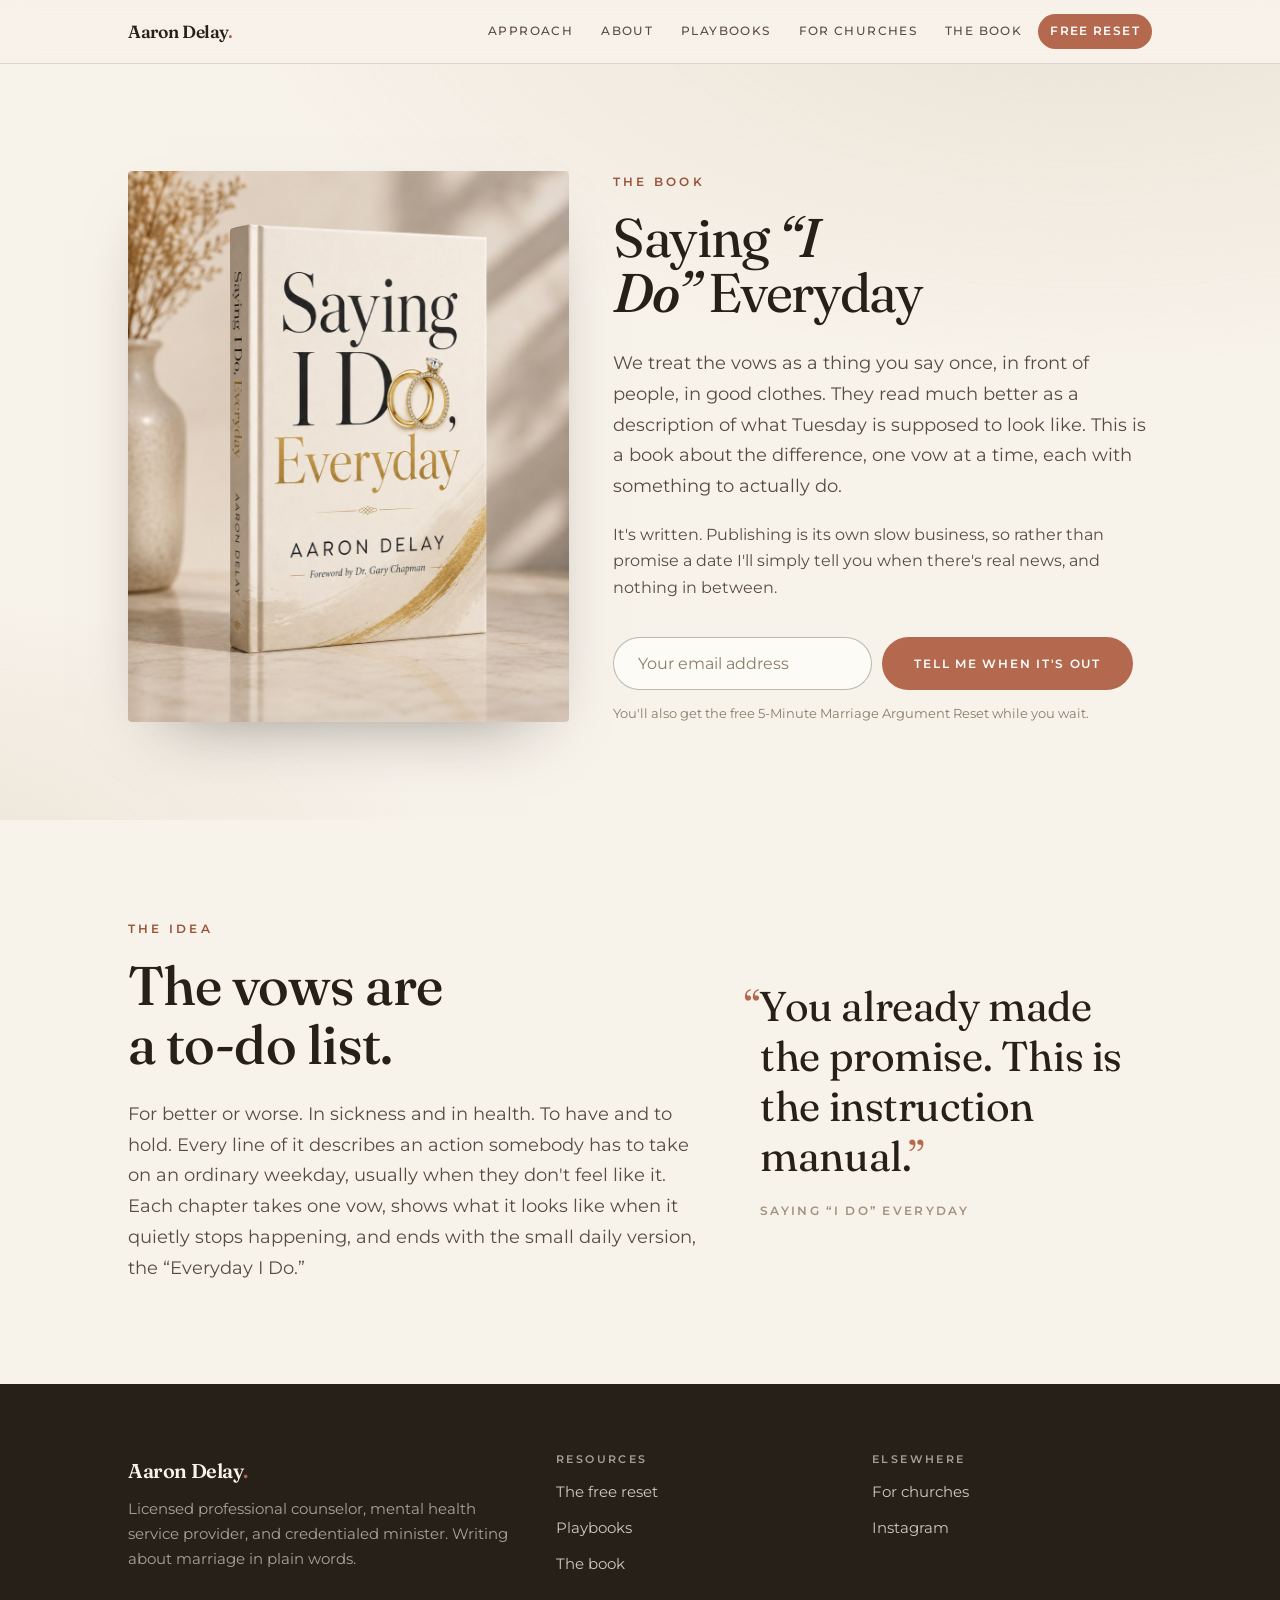
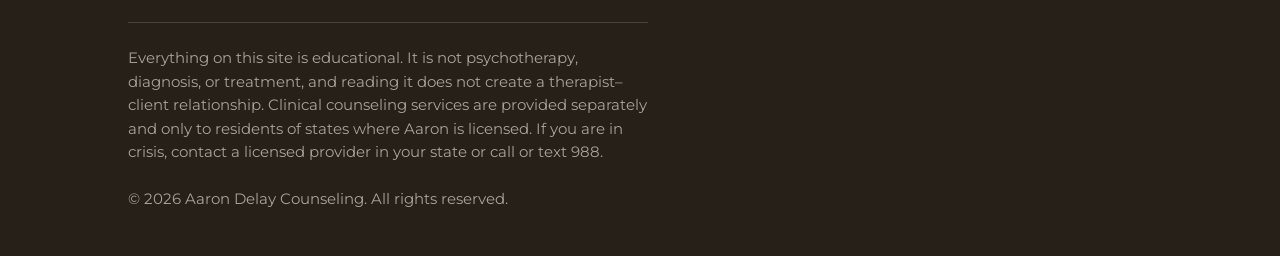
==== book/index.html @ 3c59e112 "Use the real book cover, and give the book section visual weight Replaces the type-set placeholder c" ====
<!DOCTYPE html>
<html lang="en">
<head>
<meta charset="UTF-8">
<meta name="viewport" content="width=device-width, initial-scale=1.0">
<title>Saying “I Do” Everyday · Aaron Delay, LPC-MHSP</title>
<meta name="description" content="A book about the vows as daily actions rather than a ceremony. Foreword by Gary Chapman. Be the first to hear when it's out.">
<meta property="og:title" content="Saying “I Do” Everyday">
<meta property="og:description" content="The vows, treated as daily actions. Foreword by Gary Chapman.">
<meta property="og:type" content="website">
<link rel="canonical" href="https://aarondelaycounseling.com/book/">
<link rel="preconnect" href="https://fonts.googleapis.com">
<link rel="preconnect" href="https://fonts.gstatic.com" crossorigin>
<link href="https://fonts.googleapis.com/css2?family=Fraunces:ital,opsz,wght@0,9..144,400;0,9..144,500;0,9..144,600;1,9..144,400;1,9..144,500&family=Montserrat:wght@300;400;500;600;700&display=swap" rel="stylesheet">
<link rel="stylesheet" href="/assets/css/brand.css">
</head>
<body>

<nav class="nav">
  <div class="nav-in">
    <a class="nav-brand" href="/">Aaron&nbsp;Delay<span>.</span></a>
    <div class="nav-links">
      <a href="/#approach">Approach</a>
      <a href="/#about">About</a>
      <a href="/playbooks/">Playbooks</a>
      <a href="/speaking/">For churches</a>
      <a href="/book/">The book</a>
      <a class="cta" href="/reset/">Free reset</a>
    </div>
  </div>
</nav>

<header class="hero">
  <div class="wrap hero-in">
    <div class="product">
      <figure class="book-shot">
        <img src="/assets/img/book-cover.jpg"
             alt="Saying I Do, Everyday by Aaron Delay, foreword by Dr. Gary Chapman. Hardback cover standing on a marble surface."
             width="960" height="1200" loading="lazy" decoding="async">
      </figure>

      <div>
        <span class="eyebrow">The book</span>
        <h1 style="font-size:clamp(2.1rem,5.4vw,3.4rem);margin-top:16px;max-width:14ch">
          Saying <em>“I Do”</em> Everyday
        </h1>

        <p class="lede mt-m">
          We treat the vows as a thing you say once, in front of people, in good clothes. They read
          much better as a description of what Tuesday is supposed to look like. This is a book about
          the difference, one vow at a time, each with something to actually do.
        </p>

        <p style="color:var(--ink-2);font-size:.98rem;max-width:52ch;margin-top:20px">
          It's written. Publishing is its own slow business, so rather than promise a date I'll simply
          tell you when there's real news, and nothing in between.
        </p>

        <form class="optin mt-m" data-optin>
          <input type="hidden" name="fields[source]" value="book-page">
          <div class="optin-row">
            <input type="email" name="email_address" placeholder="Your email address" aria-label="Email address" autocomplete="email" required>
            <button type="submit">Tell me when it's out</button>
          </div>
          <p class="fineprint">
            You'll also get the free 5-Minute Marriage Argument Reset while you wait.
          </p>
          <div class="form-note" role="status"></div>
        </form>
      </div>
    </div>
  </div>
</header>

<section class="section">
  <div class="wrap">
    <div class="hero-split">
      <div>
        <div class="sec-head" style="margin-bottom:24px">
          <span class="eyebrow">The idea</span>
          <h2>The vows are a to-do list.</h2>
        </div>
        <p class="lede">
          For better or worse. In sickness and in health. To have and to hold. Every line of it
          describes an action somebody has to take on an ordinary weekday, usually when they don't
          feel like it. Each chapter takes one vow, shows what it looks like when it quietly stops
          happening, and ends with the small daily version, the “Everyday I Do.”
        </p>
      </div>
      <div>
        <blockquote class="pullquote"><span class="mk">&ldquo;</span>You already made the promise. This is the instruction manual.<span class="mk">&rdquo;</span></blockquote>
        <div class="attrib">Saying “I Do” Everyday</div>
      </div>
    </div>
  </div>
</section>

<footer class="foot">
  <div class="wrap">
    <div class="foot-grid">
      <div>
        <div class="fmark">Aaron&nbsp;Delay<span>.</span></div>
        <p>Licensed professional counselor, mental health service provider, and credentialed minister. Writing about marriage in plain words.</p>
      </div>
      <div>
        <h4>Resources</h4>
        <ul>
          <li><a href="/reset/">The free reset</a></li>
          <li><a href="/playbooks/">Playbooks</a></li>
          <li><a href="/book/">The book</a></li>
        </ul>
      </div>
      <div>
        <h4>Elsewhere</h4>
        <ul>
          <li><a href="/speaking/">For churches</a></li>
          <li><a data-instagram href="#" rel="noopener">Instagram</a></li>
        </ul>
      </div>
    </div>
    <p class="foot-legal">
      Everything on this site is educational. It is not psychotherapy, diagnosis, or treatment, and reading it
      does not create a therapist–client relationship. Clinical counseling services are provided separately and
      only to residents of states where Aaron is licensed. If you are in crisis, contact a licensed provider in
      your state or call or text 988.<br><br>
      © <span data-year></span> Aaron Delay Counseling. All rights reserved.
    </p>
  </div>
</footer>

<script src="/assets/js/site.js"></script>
</body>
</html>
---- assets/css/brand.css ----
/* ============================================================
   Aaron Delay Counseling — site styles
   Built on the Brand Field Guide v1.0 tokens.
   Display: Fraunces  ·  Text: Montserrat  ·  Accent: Clay
   ============================================================ */

/* ---------- TOKENS (light is the complete palette) ---------- */
:root{
  --ink:#262019;
  --ink-2:#574c40;
  --ink-3:#8a7d6b;
  --bg:#F7F2EA;
  --surface:#FDFBF6;
  --sand:#E7DECF;
  --sand-2:#DBCFB4;
  --clay:#B4694E;
  --clay-deep:#9A5238;
  --stone:#A2937E;
  --line:rgba(38,32,25,.14);
  --line-2:rgba(38,32,25,.30);
  --shadow:0 24px 60px -32px rgba(38,32,25,.40);
  --shadow-sm:0 10px 30px -20px rgba(38,32,25,.55);

  --serif:"Fraunces",Georgia,"Times New Roman",serif;
  --sans:"Montserrat",-apple-system,BlinkMacSystemFont,"Segoe UI",sans-serif;
  --maxw:1080px;
  --narrow:680px;
}

/* ---------- RESET / BASE ---------- */
*{box-sizing:border-box;margin:0;padding:0}
html{scroll-behavior:smooth;scroll-padding-top:88px;-webkit-font-smoothing:antialiased}
body{
  font-family:var(--sans);
  color:var(--ink);
  background:var(--bg);
  line-height:1.68;
  font-weight:400;
  font-size:16px;
}
@media (prefers-reduced-motion:reduce){
  *{animation:none!important;transition:none!important}
  html{scroll-behavior:auto}
}
img{max-width:100%;display:block}
a{color:inherit}
h1,h2,h3,h4{font-family:var(--serif);font-weight:500;line-height:1.08;letter-spacing:-.01em;text-wrap:balance;color:var(--ink)}

/* ---------- TYPE HELPERS ---------- */
.eyebrow{
  font-family:var(--sans);font-weight:600;font-size:.72rem;
  letter-spacing:.28em;text-transform:uppercase;color:var(--clay-deep);
}
.serif{font-family:var(--serif)}
em{font-style:italic}
.wrap{max-width:var(--maxw);margin:0 auto;padding:0 28px}
.wrap-narrow{max-width:var(--narrow);margin:0 auto;padding:0 28px}
.section{padding:100px 0;border-top:1px solid var(--line)}
.section:first-of-type{border-top:0}
.sec-head{max-width:640px;margin-bottom:48px}
.sec-head .eyebrow{display:block;margin-bottom:18px}
.sec-head h2{font-size:clamp(2.1rem,5.2vw,3.4rem)}
.sec-head p{margin-top:20px;color:var(--ink-2);font-size:1.05rem;max-width:56ch}
.lede{color:var(--ink-2);font-size:1.12rem;line-height:1.72;max-width:56ch}

/* ---------- NAV ---------- */
.nav{
  position:sticky;top:0;z-index:60;
  background:rgba(247,242,234,.86);
  backdrop-filter:blur(14px);
  border-bottom:1px solid var(--line);
}
.nav-in{max-width:var(--maxw);margin:0 auto;padding:14px 28px;display:flex;align-items:center;gap:24px}
.nav-brand{font-family:var(--serif);font-weight:600;font-size:1.1rem;letter-spacing:-.02em;white-space:nowrap;text-decoration:none}
.nav-brand span{color:var(--clay)}
.nav-links{display:flex;gap:4px;margin-left:auto;flex-wrap:wrap;align-items:center}
.nav-links a{
  text-decoration:none;font-size:.72rem;letter-spacing:.12em;text-transform:uppercase;font-weight:500;
  color:var(--ink-2);padding:8px 12px;border-radius:100px;transition:color .2s,background .2s;
}
.nav-links a:hover{color:var(--ink);background:var(--sand)}
.nav-links a.cta{background:var(--clay);color:#fff;font-weight:600}
.nav-links a.cta:hover{background:var(--clay-deep);color:#fff}
@media(max-width:760px){
  .nav-links a:not(.cta){display:none}
  .nav-in{padding:12px 20px}
}

/* ---------- BUTTONS ---------- */
.btn{
  font-family:var(--sans);font-weight:600;font-size:.78rem;letter-spacing:.14em;text-transform:uppercase;
  padding:16px 32px;border-radius:100px;text-decoration:none;cursor:pointer;border:1.5px solid transparent;
  transition:background .2s,color .2s,border-color .2s;display:inline-block;text-align:center;
}
.btn-primary{background:var(--clay);color:#fff;border-color:var(--clay)}
.btn-primary:hover{background:var(--clay-deep);border-color:var(--clay-deep)}
.btn-ghost{background:transparent;color:var(--ink);border-color:var(--ink)}
.btn-ghost:hover{background:var(--ink);color:var(--bg)}
.btn-text{background:transparent;color:var(--clay-deep);border:0;padding:14px 4px;font-weight:600;
  font-size:.78rem;letter-spacing:.14em;text-transform:uppercase;text-decoration:none}
.btn-text::after{content:" →"}
.btns{display:flex;gap:14px;flex-wrap:wrap;align-items:center}

/* ---------- OPT-IN FORM ---------- */
.optin{max-width:520px}
.optin-row{display:flex;gap:10px;flex-wrap:wrap}
.optin input[type=email],.optin input[type=text]{
  flex:1;min-width:220px;border:1px solid var(--line-2);background:var(--surface);
  border-radius:100px;padding:16px 24px;font-family:var(--sans);font-size:1rem;color:var(--ink);outline:none;
  transition:border-color .2s;
}
.optin input::placeholder{color:var(--ink-3)}
.optin input:focus{border-color:var(--clay)}
.optin button{
  border:0;background:var(--clay);color:#fff;border-radius:100px;padding:16px 32px;cursor:pointer;
  font-family:var(--sans);font-weight:600;font-size:.78rem;letter-spacing:.14em;text-transform:uppercase;
  transition:background .2s;
}
.optin button:hover{background:var(--clay-deep)}
.optin .fineprint{margin-top:14px;font-size:.8rem;color:var(--ink-3);line-height:1.55}
.form-note{
  display:none;margin-top:16px;padding:14px 20px;border-radius:6px;
  background:var(--sand);border:1px solid var(--line);font-size:.9rem;color:var(--ink-2);
}
.form-note.show{display:block}

/* ---------- HERO ---------- */
.hero{position:relative;padding:104px 0 96px;overflow:hidden}
.hero::before{
  content:"";position:absolute;inset:0;z-index:0;
  background:
    radial-gradient(120% 90% at 85% -10%,var(--sand) 0%,transparent 55%),
    radial-gradient(90% 80% at -10% 110%,var(--sand) 0%,transparent 50%);
  opacity:.75;
}
.hero-in{position:relative;z-index:1}
.hero .kicker{display:inline-block;padding:9px 18px;background:var(--sand);border-radius:100px;margin-bottom:30px}
.hero h1{font-size:clamp(2.6rem,7.4vw,5.2rem);line-height:1;font-weight:400;letter-spacing:-.025em;max-width:17ch}
.hero h1 em{font-style:italic;font-weight:500}
.hero .lede{margin-top:28px}
.hero .optin{margin-top:36px}
.hero-split{display:grid;grid-template-columns:1.25fr .85fr;gap:56px;align-items:center}
@media(max-width:900px){.hero-split{grid-template-columns:1fr;gap:40px}}

/* ---------- CARDS / GRID ---------- */
.card{background:var(--surface);border:1px solid var(--line);border-radius:4px;padding:32px;box-shadow:var(--shadow-sm)}
.grid{display:grid;gap:22px}
.g2{grid-template-columns:repeat(2,1fr)}
.g3{grid-template-columns:repeat(3,1fr)}
@media(max-width:860px){.g2,.g3{grid-template-columns:1fr}}

/* ---------- CREDENTIAL STRIP ---------- */
.creds{display:flex;gap:36px;flex-wrap:wrap;padding-top:28px;margin-top:44px;border-top:1px solid var(--line)}
.creds div{min-width:130px}
.creds dt{font-size:.66rem;letter-spacing:.22em;text-transform:uppercase;color:var(--stone);font-weight:600;margin-bottom:6px}
.creds dd{font-family:var(--serif);font-size:1.02rem;color:var(--ink);line-height:1.35}

/* ---------- SAND PANEL / PULL QUOTE ---------- */
.panel{background:var(--sand);border-radius:4px;padding:40px 44px}
.panel .eyebrow{display:block;margin-bottom:12px}
.panel h3{font-family:var(--serif);font-style:italic;font-weight:500;font-size:1.7rem;margin-bottom:14px}
.panel p{color:var(--ink-2);max-width:56ch}
.pullquote{font-family:var(--serif);font-weight:400;font-size:clamp(1.6rem,4vw,2.6rem);line-height:1.2;letter-spacing:-.01em;max-width:22ch;/* hang the opening mark so line one aligns with the lines beneath it */text-indent:-.4em}
.pullquote .mk{color:var(--clay)}
.attrib{margin-top:20px;font-size:.72rem;letter-spacing:.2em;text-transform:uppercase;color:var(--stone);font-weight:600}

/* ---------- NUMBERED LIST ---------- */
.steps{list-style:none;counter-reset:step;margin-top:6px}
.steps li{counter-increment:step;padding:18px 0 18px 56px;position:relative;border-bottom:1px solid var(--line);color:var(--ink-2)}
.steps li:last-child{border-bottom:0}
.steps li::before{
  content:counter(step);position:absolute;left:0;top:14px;width:34px;height:34px;border-radius:50%;
  border:1.5px solid var(--clay);color:var(--clay-deep);font-family:var(--serif);display:grid;place-items:center;font-size:1rem;
}
.steps li b{color:var(--ink);font-weight:600;display:block;font-family:var(--serif);font-size:1.08rem;margin-bottom:2px}

/* ---------- PRODUCT ---------- */
.product{display:grid;grid-template-columns:.9fr 1.1fr;gap:44px;align-items:center}
@media(max-width:860px){.product{grid-template-columns:1fr;gap:30px}}
.product-visual{
  background:linear-gradient(150deg,var(--sand),var(--sand-2));
  border:1px solid var(--line);border-radius:4px;
  aspect-ratio:3/4;display:grid;place-items:center;padding:40px;text-align:center;box-shadow:var(--shadow);
}
.product-visual .pv-eyebrow{font-size:.62rem;letter-spacing:.3em;text-transform:uppercase;color:var(--stone);font-weight:600;margin-bottom:18px}
.product-visual .pv-title{font-family:var(--serif);font-size:clamp(1.5rem,3.4vw,2.1rem);line-height:1.12;font-weight:500}
.product-visual .pv-title em{font-style:italic;color:var(--clay-deep)}
.product-visual .pv-foot{margin-top:22px;font-size:.64rem;letter-spacing:.26em;text-transform:uppercase;color:var(--stone);font-weight:600}
.price{font-family:var(--serif);font-size:2.4rem;color:var(--ink);line-height:1;margin:6px 0 18px}
.price small{font-size:.85rem;font-family:var(--sans);color:var(--ink-3);letter-spacing:.1em;text-transform:uppercase;margin-left:8px}
.ticks{list-style:none;margin:20px 0 28px}
.ticks li{position:relative;padding-left:28px;margin-bottom:11px;color:var(--ink-2);font-size:.97rem}
.ticks li::before{content:"";position:absolute;left:0;top:.62em;width:9px;height:9px;border-radius:50%;background:var(--clay)}

/* ---------- FAQ ---------- */
.faq details{border-bottom:1px solid var(--line);padding:20px 0}
.faq summary{cursor:pointer;font-family:var(--serif);font-size:1.14rem;font-weight:500;list-style:none;display:flex;justify-content:space-between;gap:20px;align-items:center}
.faq summary::-webkit-details-marker{display:none}
.faq summary::after{content:"+";color:var(--clay);font-size:1.5rem;line-height:1;flex-shrink:0}
.faq details[open] summary::after{content:"–"}
.faq p{margin-top:14px;color:var(--ink-2);font-size:.98rem;max-width:64ch}

/* ---------- BARE LANDING (no nav, no exits) ---------- */
.bare{min-height:100vh;display:flex;flex-direction:column;justify-content:center;padding:56px 0 40px;position:relative;overflow:hidden}
.bare::before{
  content:"";position:absolute;inset:0;z-index:0;
  background:
    radial-gradient(110% 80% at 88% -8%,var(--sand) 0%,transparent 56%),
    radial-gradient(90% 70% at -8% 108%,var(--sand) 0%,transparent 52%);
  opacity:.8;
}
.bare-in{position:relative;z-index:1}
.bare .brandline{font-family:var(--serif);font-weight:600;font-size:1.05rem;letter-spacing:-.02em;margin-bottom:40px;color:var(--ink)}
.bare .brandline span{color:var(--clay)}

/* ---------- FOOTER ---------- */
.foot{background:var(--ink);color:var(--bg);padding:70px 0 44px}
.foot a{color:var(--bg)}
.foot .fmark{font-family:var(--serif);font-weight:600;font-size:1.25rem;letter-spacing:-.02em;margin-bottom:10px}
.foot .fmark span{color:var(--clay)}
.foot p{color:rgba(247,242,234,.62);font-size:.92rem;max-width:52ch}
.foot-grid{display:grid;grid-template-columns:1.4fr 1fr 1fr;gap:36px;margin-bottom:44px}
@media(max-width:760px){.foot-grid{grid-template-columns:1fr;gap:28px}}
.foot h4{color:var(--bg);font-family:var(--sans);font-size:.68rem;letter-spacing:.22em;text-transform:uppercase;font-weight:600;margin-bottom:14px;opacity:.6}
.foot ul{list-style:none;display:flex;flex-direction:column;gap:9px}
.foot ul a{text-decoration:none;font-size:.93rem;color:rgba(247,242,234,.8);transition:color .2s}
.foot ul a:hover{color:var(--clay)}
.foot-legal{border-top:1px solid rgba(247,242,234,.16);padding-top:24px;font-size:.78rem;color:rgba(247,242,234,.45);line-height:1.6;max-width:76ch}
.foot-legal a{color:rgba(247,242,234,.7)}

/* ---------- PORTRAIT / ABOUT ---------- */
.portrait{
  position:relative;border-radius:4px;overflow:hidden;border:1px solid var(--line);
  box-shadow:var(--shadow);background:var(--sand);
}
.portrait img{width:100%;height:100%;object-fit:cover;display:block}
.portrait-caption{
  margin-top:14px;font-size:.78rem;color:var(--stone);letter-spacing:.02em;line-height:1.5;font-style:italic;
  font-family:var(--serif);
}
.about{display:grid;grid-template-columns:.85fr 1.15fr;gap:56px;align-items:center}
@media(max-width:860px){.about{grid-template-columns:1fr;gap:36px}}
.signoff{
  font-family:var(--serif);font-style:italic;font-size:1.35rem;color:var(--ink);margin-top:26px;
}

/* ---------- MISC ---------- */
.center{text-align:center}
.mt-s{margin-top:16px}.mt-m{margin-top:28px}.mt-l{margin-top:44px}
.disclaimer{font-size:.82rem;color:var(--ink-3);line-height:1.6;max-width:70ch}

/* ============================================================
   CRO PASS — August 2026
   Bridge line, product merchandising, compacted church block.
   Mobile is the primary target here: roughly half of traffic
   arrives from Instagram on a phone.
   ============================================================ */

/* ---------- BRIDGE ---------- */
/* The "kitchen at ten at night" line, lifted out of the approach
   section so the best sentence on the page sits near the top. */
.bridge{background:var(--sand);border-top:1px solid var(--line);border-bottom:1px solid var(--line)}
.bridge p{
  font-family:var(--serif);font-weight:400;
  font-size:clamp(1.35rem,3.6vw,2.15rem);line-height:1.28;letter-spacing:-.015em;
  color:var(--ink);max-width:26ch;margin:0 auto;text-align:center;
  padding:clamp(38px,7vw,64px) 0;text-wrap:balance;
}
.bridge p em{font-style:italic;color:var(--clay-deep)}

/* ---------- CREDENTIAL STRIP ---------- */
/* The author credit carries the Gary Chapman signal, so it gets
   room to breathe rather than being squeezed into a 130px column. */
.creds .cred-wide{flex:1 1 320px;min-width:260px}
.creds .cred-wide dd em{font-style:italic}
.creds .cred-wide dd strong{font-weight:600}

/* ---------- PAID PRODUCT CARD ---------- */
/* Distinguished from the free card so the ladder reads at a glance,
   without out-shouting the free opt-in, which is still the primary goal. */
.card-paid{background:var(--sand);border-color:var(--line-2)}
.card-paid .ticks li{color:var(--ink-2)}
.card-paid .ticks li::before{background:var(--clay-deep)}
.learn-label{
  margin-top:22px;font-size:.68rem;letter-spacing:.2em;text-transform:uppercase;
  font-weight:600;color:var(--clay-deep);
}
.card-paid .ticks{margin-top:12px;margin-bottom:20px}
.spec{
  font-size:.78rem;line-height:1.6;color:var(--ink-3);
  padding-top:16px;margin-bottom:22px;border-top:1px solid var(--line);
}

/* ---------- COMPACTED CHURCH BLOCK ---------- */
.section-tight{padding-top:0}
.churches-bar{
  display:flex;gap:28px;align-items:center;justify-content:space-between;flex-wrap:wrap;
  background:var(--surface);border:1px solid var(--line);border-radius:4px;
  padding:30px 34px;
}
.churches-bar > div{flex:1 1 420px;min-width:0}
.churches-h{
  font-family:var(--serif);font-weight:500;font-size:clamp(1.3rem,2.6vw,1.75rem);
  line-height:1.2;letter-spacing:-.01em;margin:10px 0 8px;
}
.churches-bar p{color:var(--ink-2);font-size:.94rem;max-width:56ch;margin:0}
.churches-bar .btn{flex-shrink:0}

/* ---------- MOBILE ---------- */
@media(max-width:640px){
  /* The credential strip becomes a stacked list rather than a cramped row. */
  .creds{gap:20px 28px;margin-top:34px;padding-top:22px}
  .creds div{min-width:calc(50% - 14px)}
  .creds .cred-wide{flex:1 1 100%;min-width:100%}

  /* Cards lose the generous desktop padding, which eats the screen. */
  .card{padding:26px 22px}
  .card-paid .ticks li{font-size:.94rem;margin-bottom:9px}

  .churches-bar{padding:26px 22px;gap:20px}
  .churches-bar .btn{width:100%;text-align:center}
}

/* ---------- MOBILE HERO ---------- */
/* 104px of top padding is a desktop luxury. On a phone it pushes the
   headline and the opt-in below the fold, which is the one thing this
   page exists to avoid. */
@media(max-width:640px){
  .hero{padding:40px 0 56px}
  .hero .lede{margin-top:20px;font-size:1.02rem}
  .hero .optin{margin-top:26px}
  .hero-split{gap:32px}
  .kicker{font-size:.6rem;letter-spacing:.18em}
  .bridge p{padding:34px 0}
}

/* ---------- BOOK COVER SHOT ---------- */
/* The mockup carries its own background and shadow, so it wants a clean
   frame rather than a card around it. */
.book-shot{margin:0}
.book-shot img{
  display:block;width:100%;height:auto;border-radius:4px;
  box-shadow:0 30px 70px -40px rgba(38,32,25,.55);
}

.book-split{display:grid;grid-template-columns:.85fr 1.15fr;gap:56px;align-items:center}
.book-h{font-family:var(--serif);font-weight:500;font-size:clamp(2rem,5vw,3.2rem);line-height:1.08;letter-spacing:-.02em;margin-top:18px}
.book-fw{
  margin-top:18px;padding-top:16px;border-top:1px solid var(--line);
  font-size:.97rem;color:var(--ink-2);
}
.book-fw strong{color:var(--ink);font-weight:600}
.book-fw em{font-style:italic}

@media(max-width:860px){
  .book-split{grid-template-columns:1fr;gap:34px}
  /* The cover would otherwise eat a whole phone screen before the copy. */
  .book-shot{max-width:280px;margin:0 auto}
}
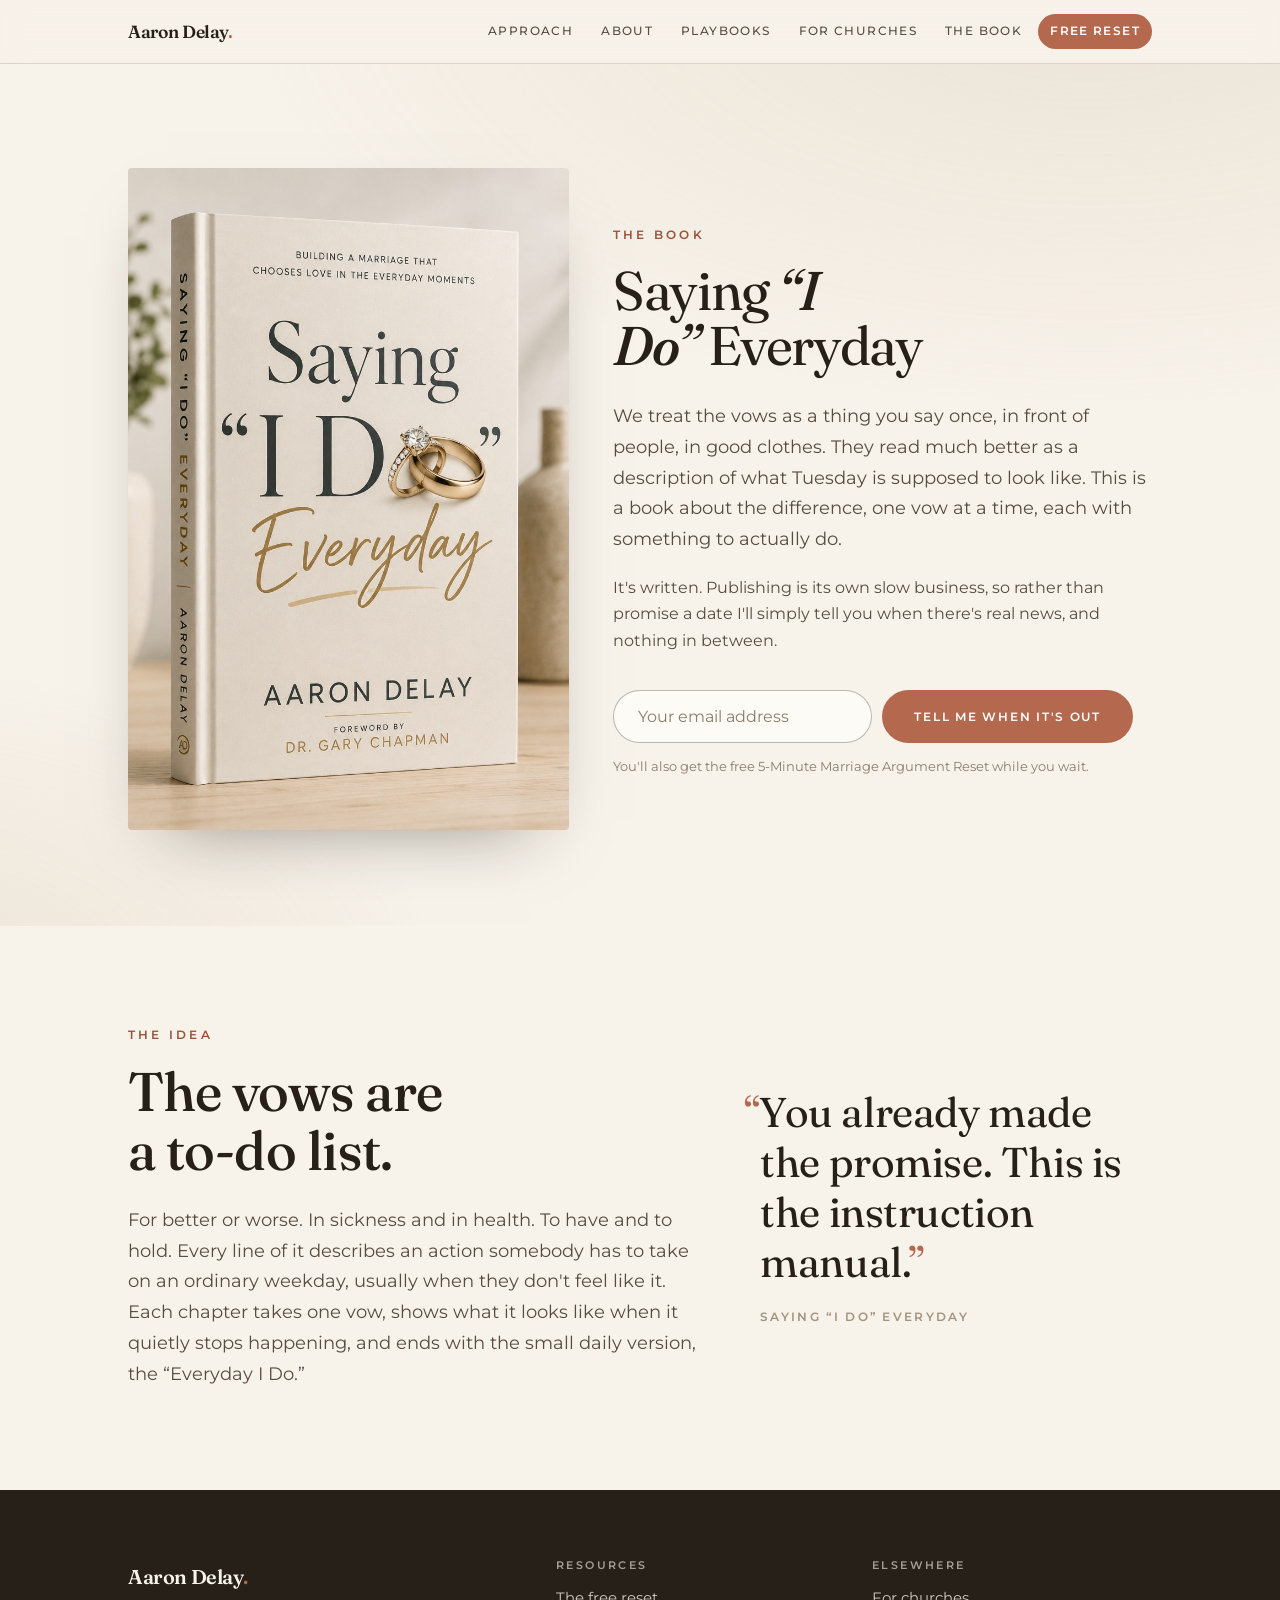
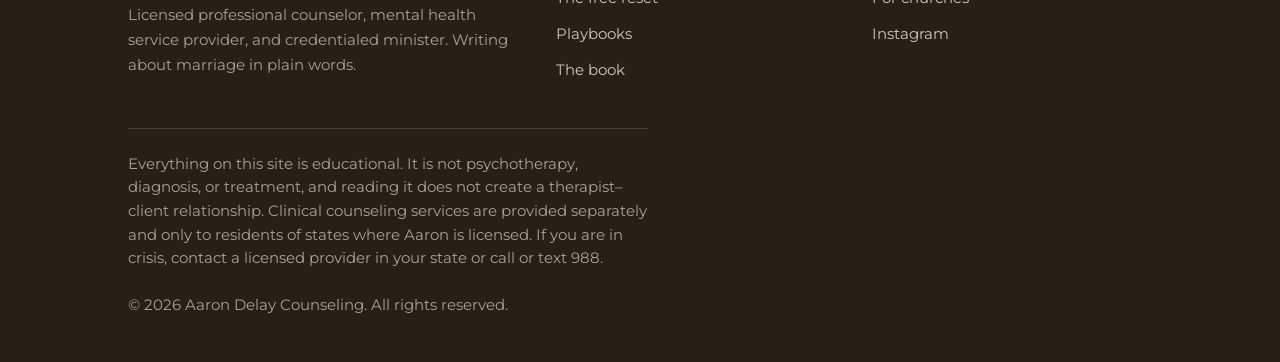
==== commit 2aeeb3d7: "Swap in the final book cover Replaces the earlier mockup with the version that carries the subtitle " ====
--- a/book/index.html
+++ b/book/index.html
@@ -35,8 +35,8 @@
     <div class="product">
       <figure class="book-shot">
         <img src="/assets/img/book-cover.jpg"
-             alt="Saying I Do, Everyday by Aaron Delay, foreword by Dr. Gary Chapman. Hardback cover standing on a marble surface."
-             width="960" height="1200" loading="lazy" decoding="async">
+             alt="Saying “I Do” Everyday by Aaron Delay, foreword by Dr. Gary Chapman. Hardback cover standing on a wooden surface, subtitled Building a marriage that chooses love in the everyday moments."
+             width="800" height="1200" loading="lazy" decoding="async">
       </figure>
 
       <div>
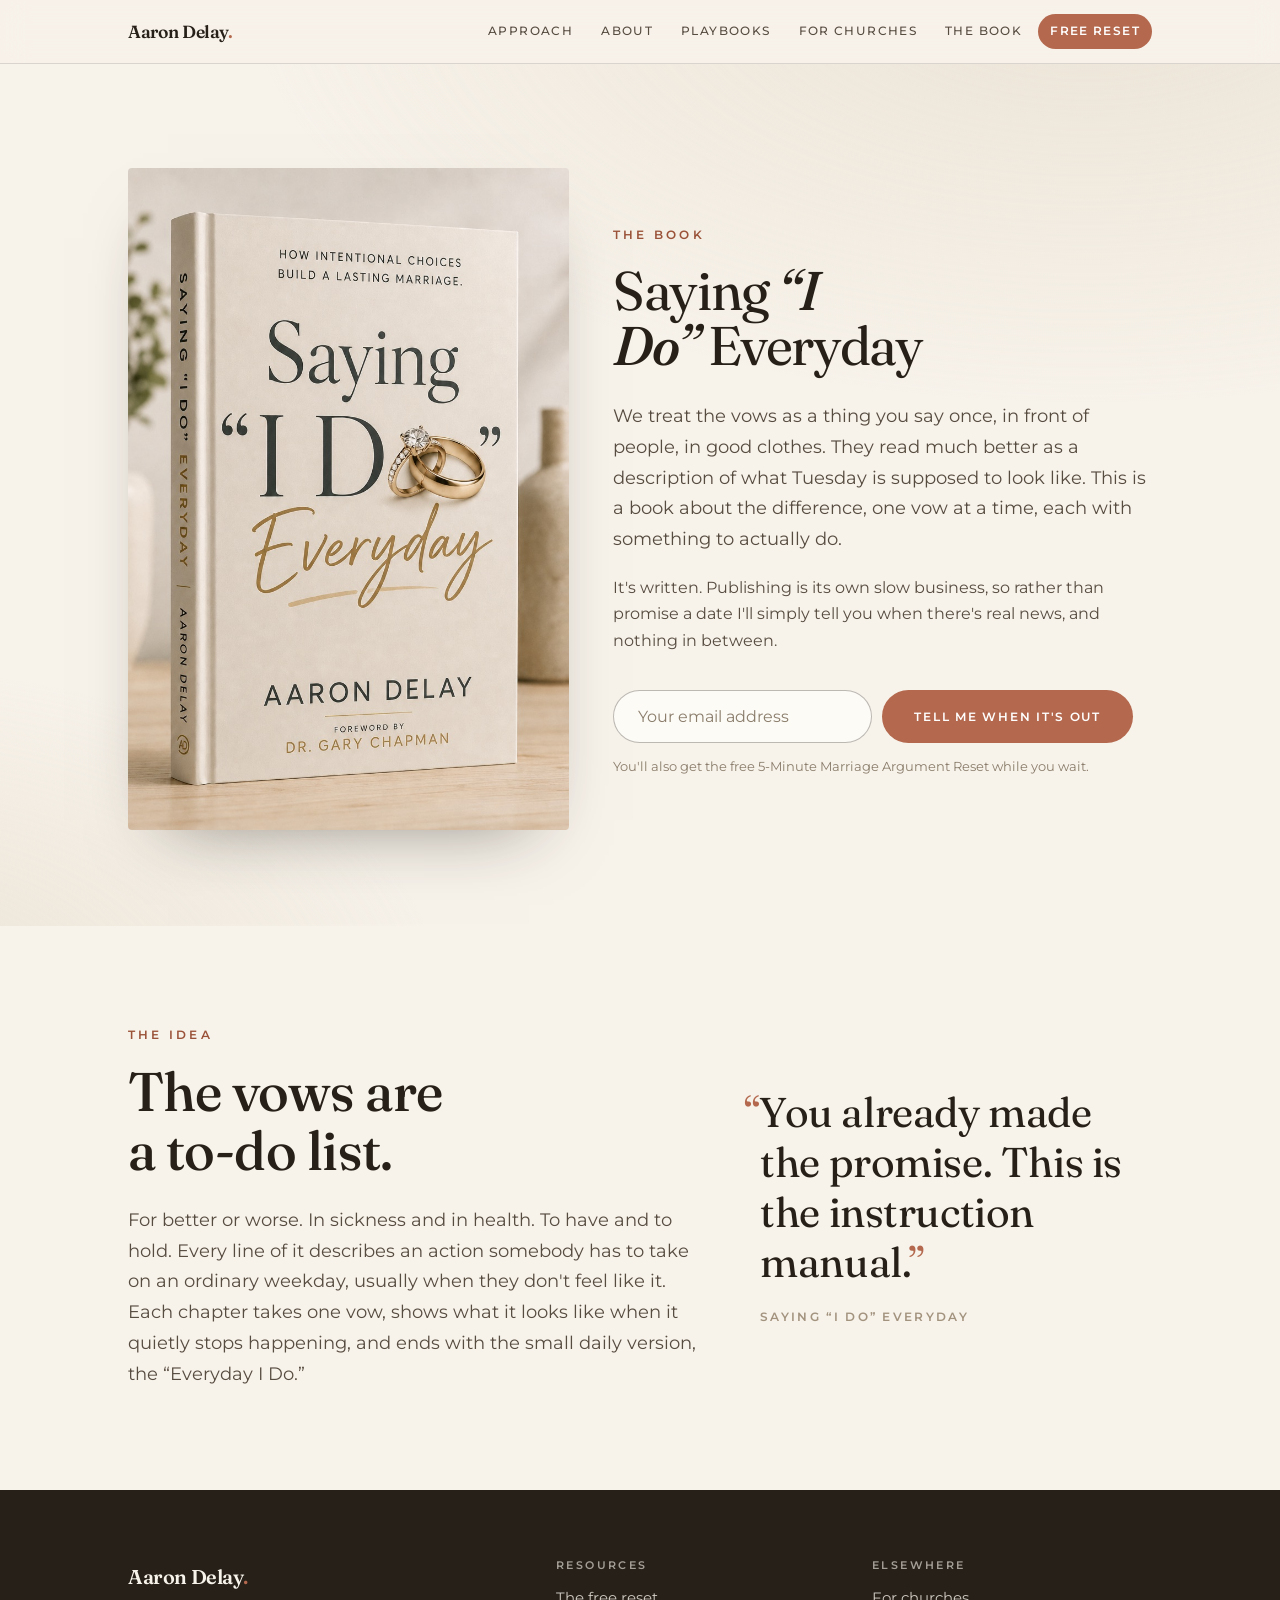
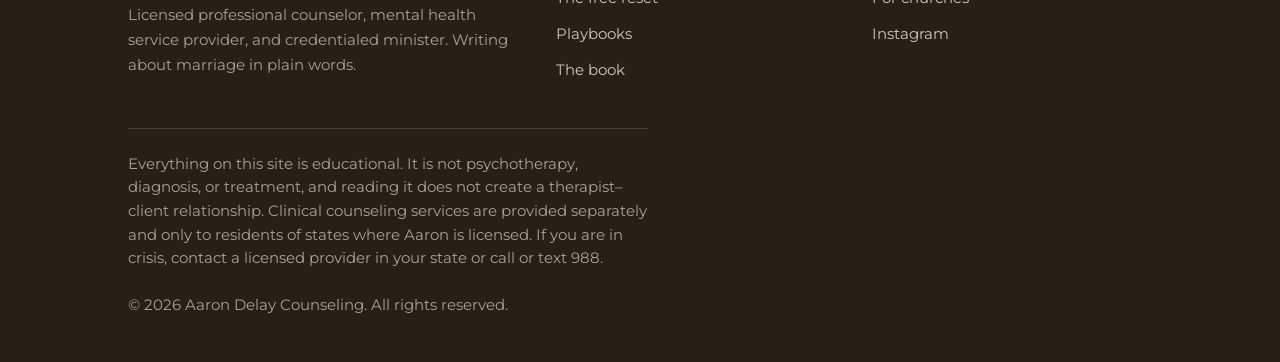
==== commit 01ee85e2: "Final book cover, with the proposal's subtitle Same dimensions as the previous art, so no layout cha" ====
--- a/book/index.html
+++ b/book/index.html
@@ -35,7 +35,7 @@
     <div class="product">
       <figure class="book-shot">
         <img src="/assets/img/book-cover.jpg"
-             alt="Saying “I Do” Everyday by Aaron Delay, foreword by Dr. Gary Chapman. Hardback cover standing on a wooden surface, subtitled Building a marriage that chooses love in the everyday moments."
+             alt="Saying “I Do” Everyday by Aaron Delay, foreword by Dr. Gary Chapman. Hardback cover standing on a wooden surface, subtitled How intentional choices build a lasting marriage."
              width="800" height="1200" loading="lazy" decoding="async">
       </figure>
 
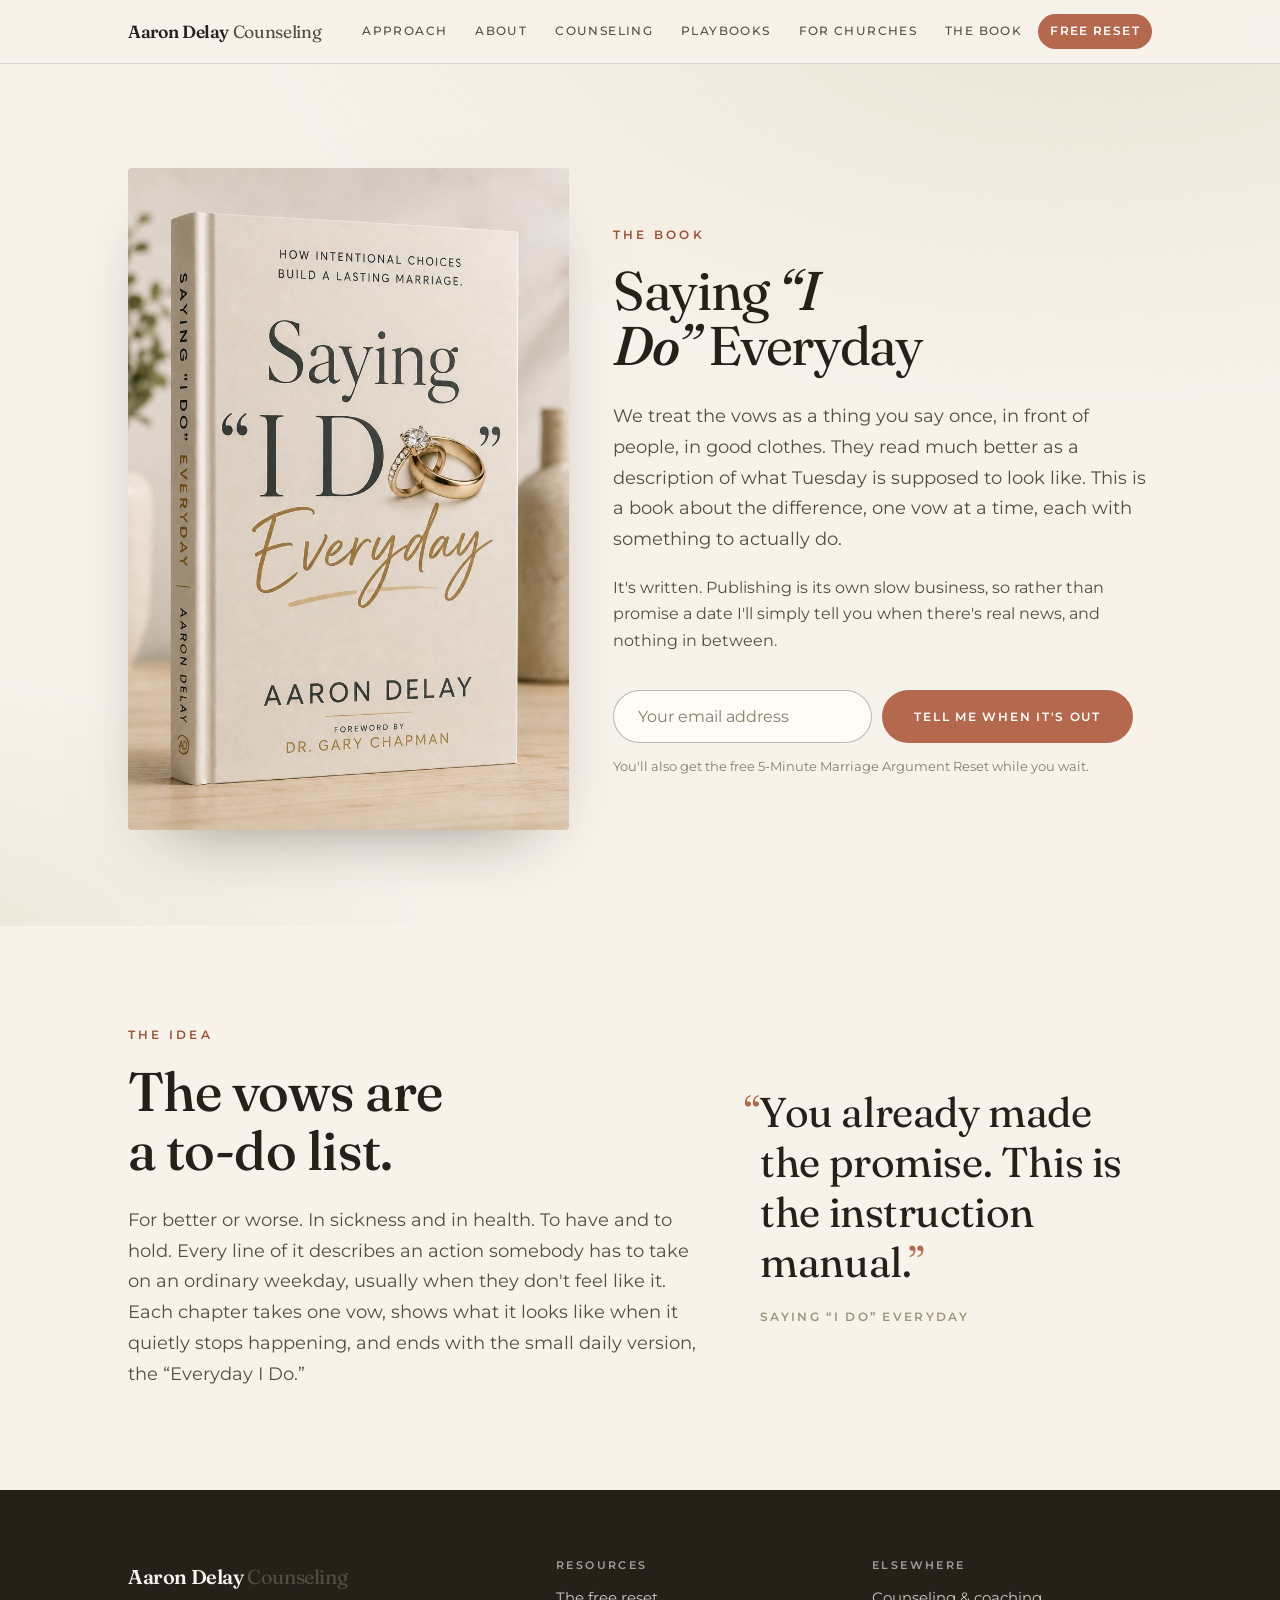
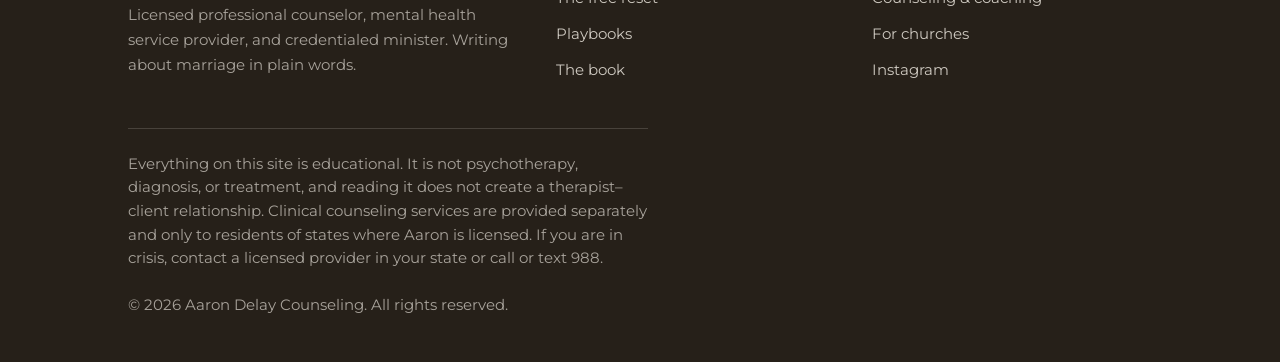
==== commit 955959fc: "Wordmark becomes Aaron Delay Counseling; add /counseling/ Drops the clay full stop and adds the word" ====
--- a/book/index.html
+++ b/book/index.html
@@ -18,10 +18,11 @@
 
 <nav class="nav">
   <div class="nav-in">
-    <a class="nav-brand" href="/">Aaron&nbsp;Delay<span>.</span></a>
+    <a class="nav-brand" href="/">Aaron&nbsp;Delay <span class="wm-word">Counseling</span></a>
     <div class="nav-links">
       <a href="/#approach">Approach</a>
       <a href="/#about">About</a>
+      <a href="/counseling/">Counseling</a>
       <a href="/playbooks/">Playbooks</a>
       <a href="/speaking/">For churches</a>
       <a href="/book/">The book</a>
@@ -99,7 +100,7 @@
   <div class="wrap">
     <div class="foot-grid">
       <div>
-        <div class="fmark">Aaron&nbsp;Delay<span>.</span></div>
+        <div class="fmark">Aaron&nbsp;Delay <span class="wm-word">Counseling</span></div>
         <p>Licensed professional counselor, mental health service provider, and credentialed minister. Writing about marriage in plain words.</p>
       </div>
       <div>
@@ -113,6 +114,7 @@
       <div>
         <h4>Elsewhere</h4>
         <ul>
+          <li><a href="/counseling/">Counseling &amp; coaching</a></li>
           <li><a href="/speaking/">For churches</a></li>
           <li><a data-instagram href="#" rel="noopener">Instagram</a></li>
         </ul>
--- a/assets/css/brand.css
+++ b/assets/css/brand.css
@@ -72,7 +72,7 @@
 }
 .nav-in{max-width:var(--maxw);margin:0 auto;padding:14px 28px;display:flex;align-items:center;gap:24px}
 .nav-brand{font-family:var(--serif);font-weight:600;font-size:1.1rem;letter-spacing:-.02em;white-space:nowrap;text-decoration:none}
-.nav-brand span{color:var(--clay)}
+.nav-brand .wm-word{color:var(--ink-2);font-weight:400}
 .nav-links{display:flex;gap:4px;margin-left:auto;flex-wrap:wrap;align-items:center}
 .nav-links a{
   text-decoration:none;font-size:.72rem;letter-spacing:.12em;text-transform:uppercase;font-weight:500;
@@ -211,13 +211,13 @@
 }
 .bare-in{position:relative;z-index:1}
 .bare .brandline{font-family:var(--serif);font-weight:600;font-size:1.05rem;letter-spacing:-.02em;margin-bottom:40px;color:var(--ink)}
-.bare .brandline span{color:var(--clay)}
+.bare .brandline .wm-word{color:var(--ink-2);font-weight:400}
 
 /* ---------- FOOTER ---------- */
 .foot{background:var(--ink);color:var(--bg);padding:70px 0 44px}
 .foot a{color:var(--bg)}
 .foot .fmark{font-family:var(--serif);font-weight:600;font-size:1.25rem;letter-spacing:-.02em;margin-bottom:10px}
-.foot .fmark span{color:var(--clay)}
+.foot .fmark .wm-word{color:var(--ink-2);font-weight:400}
 .foot p{color:rgba(247,242,234,.62);font-size:.92rem;max-width:52ch}
 .foot-grid{display:grid;grid-template-columns:1.4fr 1fr 1fr;gap:36px;margin-bottom:44px}
 @media(max-width:760px){.foot-grid{grid-template-columns:1fr;gap:28px}}
@@ -357,3 +357,50 @@
   /* The cover would otherwise eat a whole phone screen before the copy. */
   .book-shot{max-width:280px;margin:0 auto}
 }
+
+/* ---------- WORDMARK ---------- */
+/* "Aaron Delay" leads; "Counseling" sits back a weight so the lockup has
+   hierarchy rather than reading as one long undifferentiated string. */
+.nav-brand,.foot .fmark,.bare .brandline{white-space:nowrap}
+@media(max-width:420px){
+  /* The full lockup plus the CTA is tight on a small phone. */
+  .nav-brand{font-size:.98rem}
+  .nav-in{gap:12px}
+}
+
+/* ---------- COUNSELING / COACHING PATHS ---------- */
+.path-card{display:flex;flex-direction:column}
+.path-h{font-family:var(--serif);font-weight:500;font-size:clamp(1.7rem,3.4vw,2.3rem);line-height:1.1;letter-spacing:-.02em;margin:12px 0 14px}
+.path-lede{color:var(--ink-2);font-size:1rem;line-height:1.65}
+.path-note{
+  margin-top:auto;padding-top:18px;border-top:1px solid var(--line);
+  font-size:.92rem;line-height:1.6;color:var(--ink-2);margin-bottom:22px;
+}
+.path-note strong{color:var(--ink);font-weight:600}
+.path-card .ticks{margin:20px 0 22px}
+
+/* ---------- ENQUIRY FORM ---------- */
+.enquiry{margin-top:34px}
+.field{display:flex;flex-direction:column;margin-bottom:20px}
+.field label{
+  font-size:.72rem;letter-spacing:.16em;text-transform:uppercase;font-weight:600;
+  color:var(--ink-2);margin-bottom:9px;
+}
+.field label .opt{
+  text-transform:none;letter-spacing:0;font-weight:400;color:var(--stone);
+  font-size:.82rem;margin-left:8px;
+}
+.field input,.field textarea{
+  font-family:var(--sans);font-size:1rem;color:var(--ink);
+  background:var(--surface);border:1px solid var(--line-2);border-radius:4px;
+  padding:14px 16px;width:100%;
+}
+.field textarea{resize:vertical;min-height:150px;line-height:1.6}
+.field input:focus,.field textarea:focus{
+  outline:2px solid var(--clay);outline-offset:1px;border-color:var(--clay);
+}
+.enquiry .fineprint{margin-top:18px}
+
+@media(max-width:640px){
+  .field input,.field textarea{font-size:16px} /* stops iOS zooming on focus */
+}
